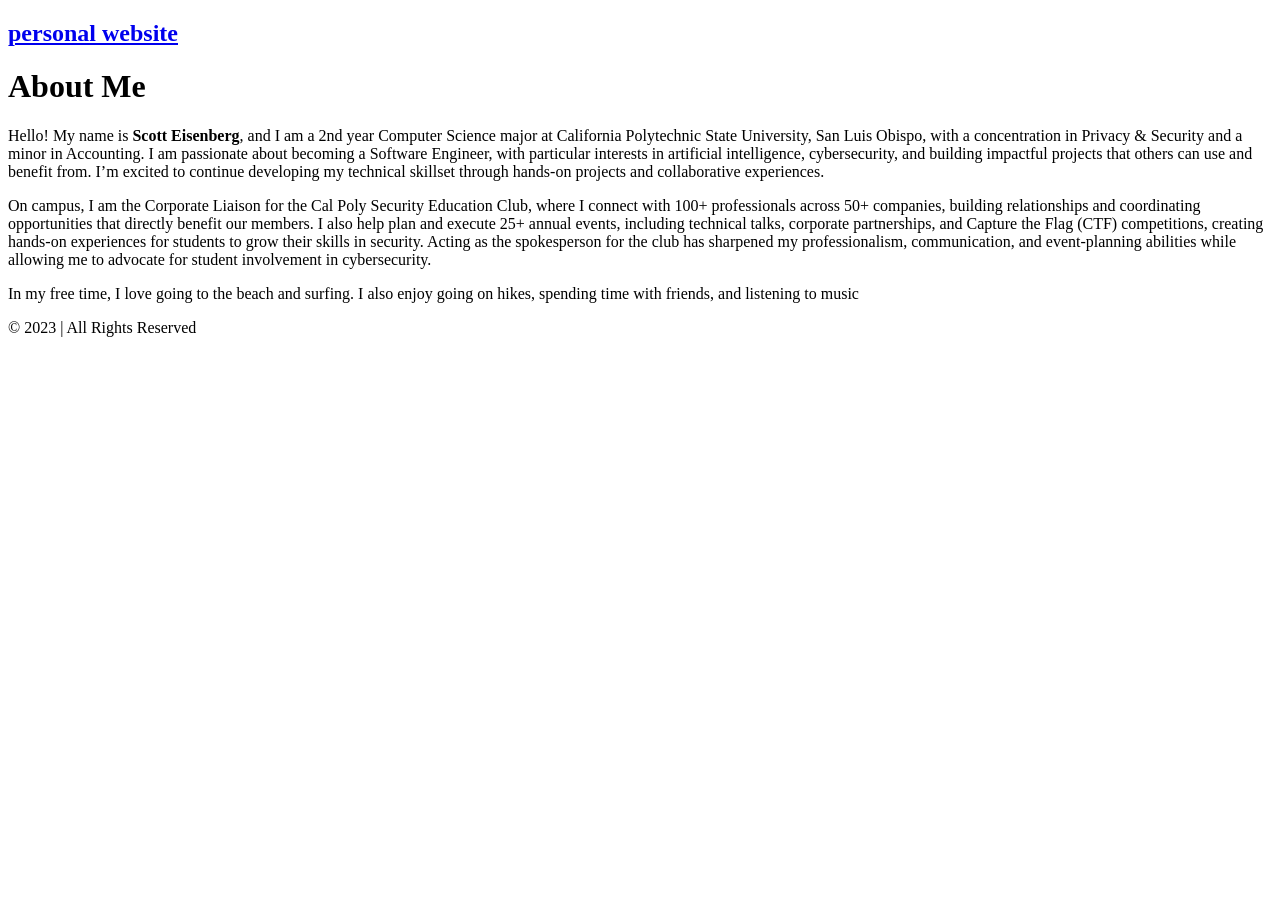
==== index.html @ 47122f2b "feat: more to the website" ====
<!DOCTYPE html>
<html>
    <head>
        <title>Personal Website</title>
    </head>
    <body>
        <nav class = "navbar">
            <h1 class = "logo">
                <a href = "index.html"> personal website</a>
            </h1>
        </nav>
        <main>
            <h1>About Me</h1>
            <div class = "about">
            <div class = "about-image"></div>
            <div class = "about-text">
           <p>
                Hello! My name is <strong>Scott Eisenberg</strong>, and I am a 2nd year Computer Science major at California Polytechnic State University, San Luis Obispo, with a concentration in Privacy & Security and a minor in Accounting. I am passionate about becoming a Software Engineer, with particular interests in artificial intelligence, cybersecurity, and building impactful projects that others can use and benefit from. I’m excited to continue developing my technical skillset through hands-on projects and collaborative experiences.
            </p>
            <p>
            On campus, I am the Corporate Liaison for the Cal Poly Security Education Club, where I connect with 100+ professionals across 50+ companies, building relationships and coordinating opportunities that directly benefit our members. I also help plan and execute 25+ annual events, including technical talks, corporate partnerships, and Capture the Flag (CTF) competitions, creating hands-on experiences for students to grow their skills in security. Acting as the spokesperson for the club has sharpened my professionalism, communication, and event-planning abilities while allowing me to advocate for student involvement in cybersecurity. 
            </p>
           <p>In my free time, I love going to the beach and surfing. I also enjoy going on hikes, spending time with friends, and listening to music
            </p>
            </div>
        </div>
    </main>
    <footer> © 2023 <Personal Website Name> | All Rights Reserved </footer>
    </body>
</html>
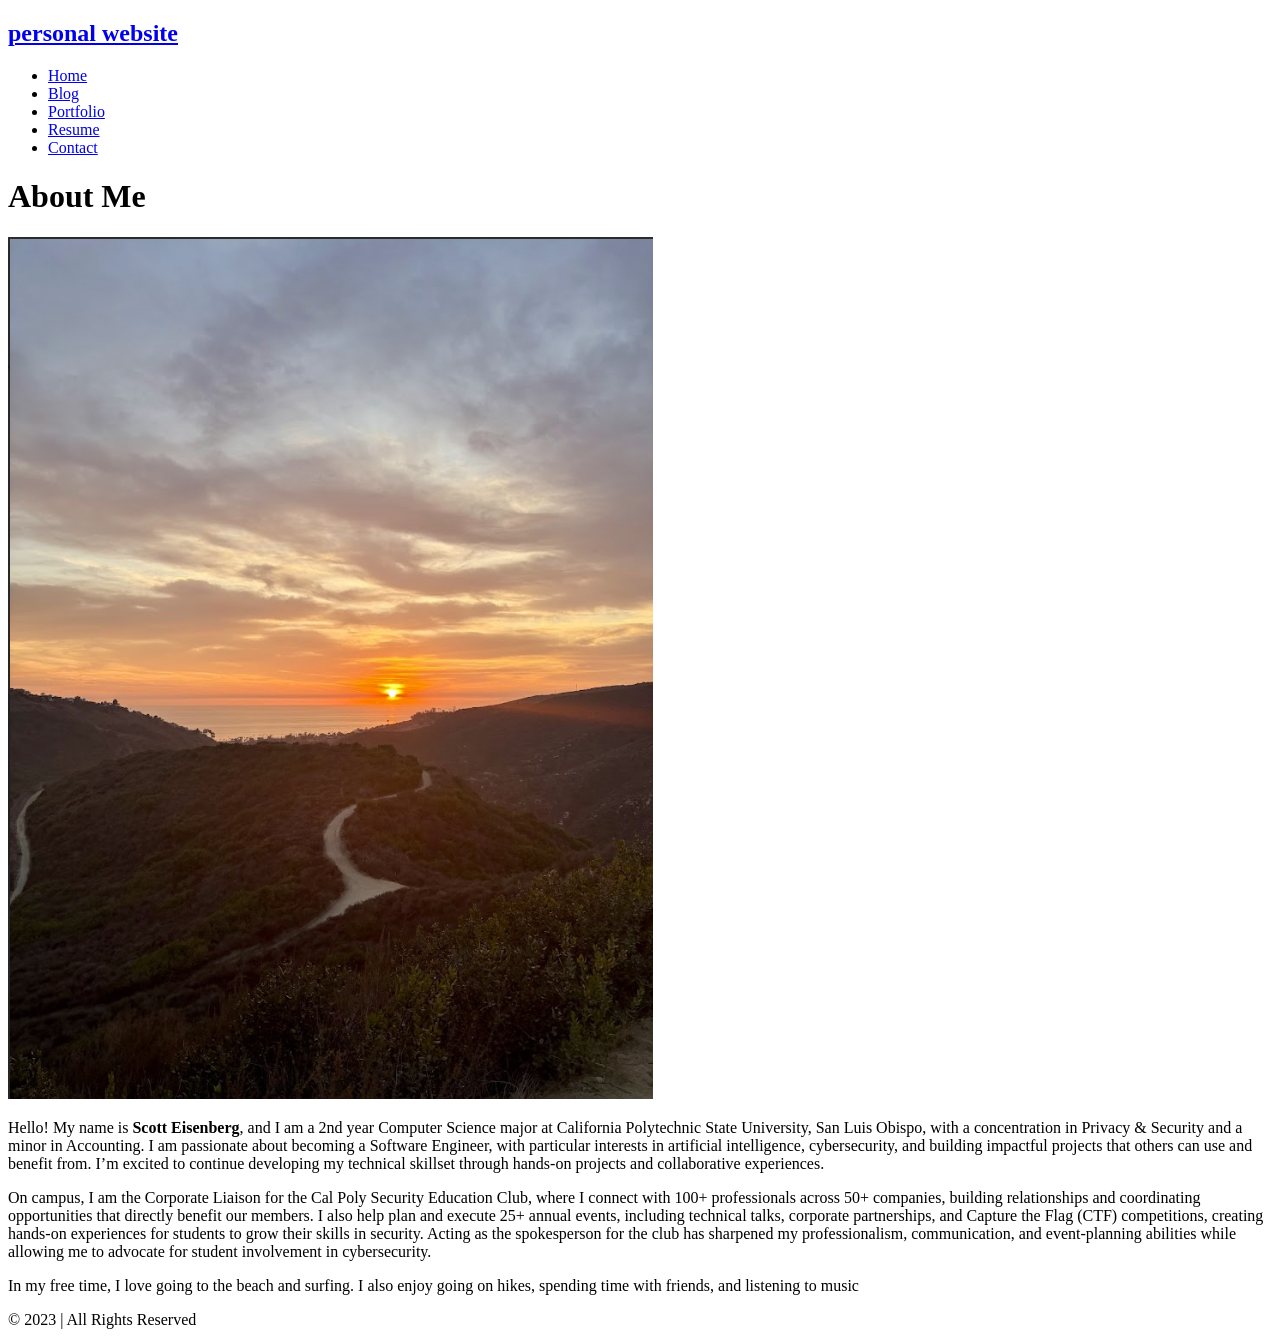
==== commit e6c4c6c8: "feat: fixed cover photo" ====
--- a/index.html
+++ b/index.html
@@ -5,14 +5,21 @@
     </head>
     <body>
         <nav class = "navbar">
-            <h1 class = "logo">
-                <a href = "index.html"> personal website</a>
-            </h1>
+            <h1 class = "logo"><a href = "index.html"> personal website</a></h1>
+            <ul class = "nav-list">
+                <li><a href = "index.html">Home</a></li>
+                <li><a href = "blog.html">Blog</a></li>
+                <li><a href = "portfolio.html">Portfolio</a></li>
+                <li><a href = "resume.html">Resume</a></li>
+                <li><a href = "contact.html">Contact</a></li>
+            </ul>
         </nav>
         <main>
             <h1>About Me</h1>
             <div class = "about">
-            <div class = "about-image"></div>
+            <div class = "about-image">
+                <img src="sunset.png" alt="A photo of the sunset"/>
+            </div>
             <div class = "about-text">
            <p>
                 Hello! My name is <strong>Scott Eisenberg</strong>, and I am a 2nd year Computer Science major at California Polytechnic State University, San Luis Obispo, with a concentration in Privacy & Security and a minor in Accounting. I am passionate about becoming a Software Engineer, with particular interests in artificial intelligence, cybersecurity, and building impactful projects that others can use and benefit from. I’m excited to continue developing my technical skillset through hands-on projects and collaborative experiences.
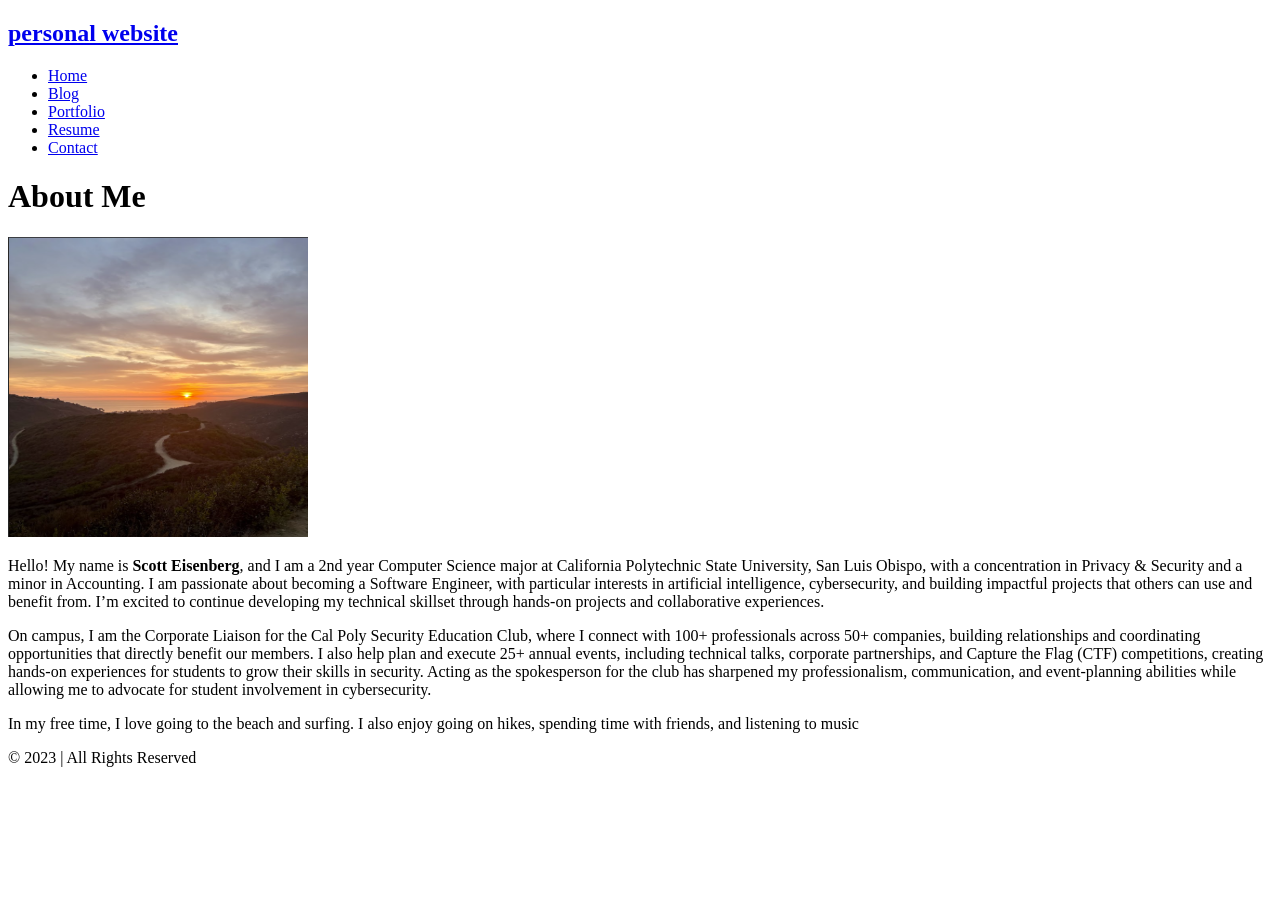
==== commit e99463ab: "feat: added links, fixed pictures, finished resume" ====
--- a/index.html
+++ b/index.html
@@ -18,7 +18,7 @@
             <h1>About Me</h1>
             <div class = "about">
             <div class = "about-image">
-                <img src="sunset.png" alt="A photo of the sunset"/>
+                <img src="sunset.png" alt="A photo of the sunset" width = "300", height = "300">
             </div>
             <div class = "about-text">
            <p>
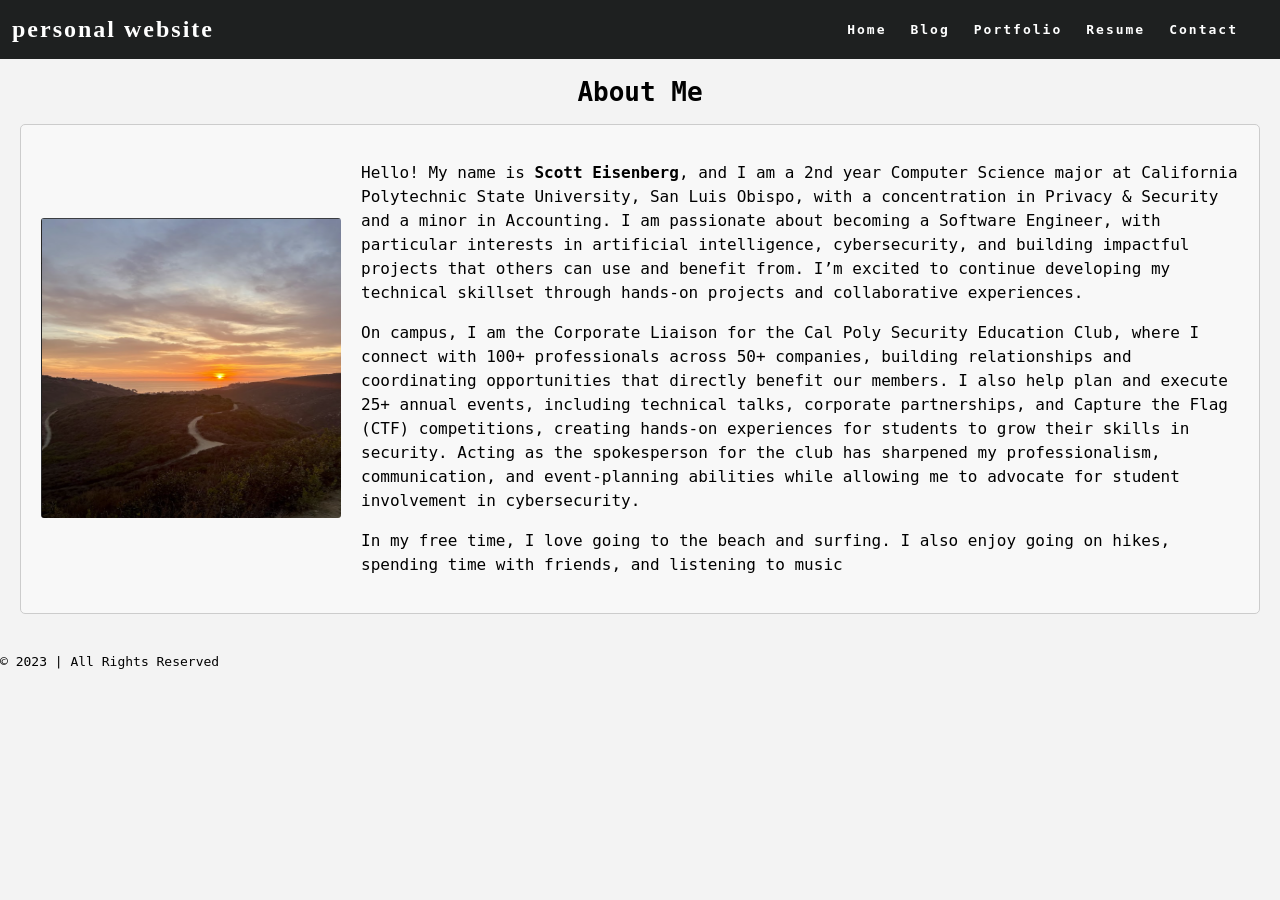
==== commit e5c30108: "feat: added new CSS" ====
--- a/index.html
+++ b/index.html
@@ -2,6 +2,7 @@
 <html>
     <head>
         <title>Personal Website</title>
+        <link rel = "stylesheet" href = "styles.css" />
     </head>
     <body>
         <nav class = "navbar">
--- a/styles.css
+++ b/styles.css
@@ -0,0 +1,264 @@
+:root {
+  /* variables */
+  --cg-black: rgb(30, 32, 32);
+  --cg-blue: rgb(36, 94, 255);
+  --cg-grey: rgb(243, 243, 243);
+  --cg-white: rgb(255, 255, 255);
+}
+
+html {
+  height: 100%;
+}
+
+body {
+  background: var(--cg-grey);
+  position: relative;
+  min-height: 100vh;
+  padding: 0;
+  margin: 0;
+  font-family: monospace;
+}
+
+/* CSS for navigation */
+
+.navbar {
+  position: -webkit-sticky;
+  position: sticky;
+  top: 0;
+  width: 100%;
+  height: 7%;
+  z-index: 10;
+
+  display: flex;
+  justify-content: space-between;
+  align-items: center;
+  text-align: center;
+
+  background-color: var(--cg-black);
+  color: var(--cg-white);
+  padding: 0px 0px;
+
+  /* Debug border */
+  /* border: solid red; */
+}
+
+.nav-list {
+  display: flex;
+  flex-direction: row;
+  position: relative;
+  right: 30px;
+  list-style: none;
+
+  /* Debug border */
+  /* border: solid blue; */
+}
+
+.navbar a {
+  color: var(--cg-white);
+  font-weight: bold;
+  margin: 0 12px;
+  text-decoration: none;
+  letter-spacing: 2px;
+
+  font-family: monospace;
+}
+
+.navbar a:hover {
+  color: var(--cg-blue);
+  text-decoration: underline;
+}
+
+.navbar a:active {
+  color: var(--cg-blue);
+}
+
+.logo a {
+  font-family: Georgia;
+}
+
+.logo a:hover {
+  text-decoration: None;
+}
+
+main {
+  padding: 0 20px 40px 20px;
+  display: flex;
+  flex-direction: column;
+  justify-content: center;
+  align-items: center;
+}
+
+.page-title {
+  display: flex;
+  justify-content: center;
+  font-size: 40px;
+  font-family: Georgia;
+}
+
+/* CSS for portfolio grid */
+
+.project {
+  display: flex;
+  flex-direction: row;
+  max-width: 100%;
+  margin: 1em 0 2em 0;
+
+  /* Debug border */
+  /* border: 2px solid blue; */
+}
+
+.item-link {
+  width: 70%;
+
+  /* Debug border */
+  /* border: 2px solid red; */
+}
+
+.project-image {
+  object-fit: cover;
+  width: 100%;
+  height: 500px;
+  flex-basis: 50px;
+  flex-grow: 2;
+
+  /* Debug border */
+  /* border: 2px solid black; */
+}
+
+.project-details {
+  display: flex;
+  background-color: var(--cg-white);
+  width: 30%;
+  height: 500px;
+  flex-shrink: 1;
+  padding: 0 20px;
+  margin: 0px;
+  line-height: 1.5;
+  overflow: scroll;
+
+  flex-direction: column;
+  text-align: center;
+  justify-content: center;
+
+  /* Debug border */
+  /* border: 2px solid green; */
+}
+
+.project-details a {
+  color: var(--cg-black);
+  text-decoration: none;
+  font-weight: bold;
+  letter-spacing: 1px;
+}
+
+.project-details a:hover {
+  color: var(--cg-blue);
+  text-decoration: underline;
+}
+
+.project-details {
+  font-weight: lighter;
+}
+
+.project-name {
+  font-weight: bold;
+  font-size: 20px;
+}
+
+/* CSS for home page */
+
+.about {
+  display: flex;
+  align-items: center;
+  justify-content: space-between;
+  padding: 20px;
+  background-color: #f8f8f8;
+  border: 1px solid #ccc;
+  border-radius: 5px;
+  /* box-shadow: 0 0 10px rgba(0, 0, 0, 0.1); */
+}
+
+.about-image img {
+  max-width: 300px;
+  border-radius: 3px;
+  /* box-shadow: 0 0 10px rgba(0, 0, 0, 0.2); */
+}
+
+.about-text {
+  flex: 1;
+  margin-left: 20px;
+}
+
+.about-text h2 {
+  font-size: 24px;
+  margin-bottom: 10px;
+}
+
+.about-text p {
+  font-size: 16px;
+  line-height: 1.5;
+}
+
+/* CSS for resume page */
+
+.button {
+  background-color: var(--cg-black);
+  border: none;
+  color: var(--cg-white);
+
+  font-family: monospace;
+
+  padding: 5px 7px;
+  text-align: center;
+
+  border-radius: 2px;
+}
+
+.button:hover {
+  background-color: var(--cg-blue);
+}
+
+.resume h2 {
+  font-family: Georgia;
+}
+
+/* CSS for contact form */
+
+label {
+  display: block;
+  margin-bottom: 8px;
+  font-family: Georgia;
+  font-weight: bold;
+}
+
+input[type="text"],
+input[type="email"],
+textarea {
+  width: 100%;
+  padding: 10px;
+  margin-bottom: 15px;
+  border: 1px solid #ccc;
+  border-radius: 4px;
+  font-size: 16px;
+  resize: none;
+}
+
+/* Add some spacing to the form */
+form {
+  width: 500px;
+  margin: 0 auto;
+}
+
+/* CSS for footer */
+
+.footer {
+  display: flex;
+  justify-content: center;
+  align-items: center;
+  background-color: var(--cg-black);
+  color: var(--cg-white);
+  position: absolute;
+  bottom: 0;
+  width: 100%;
+  height: 2.5rem;
+}
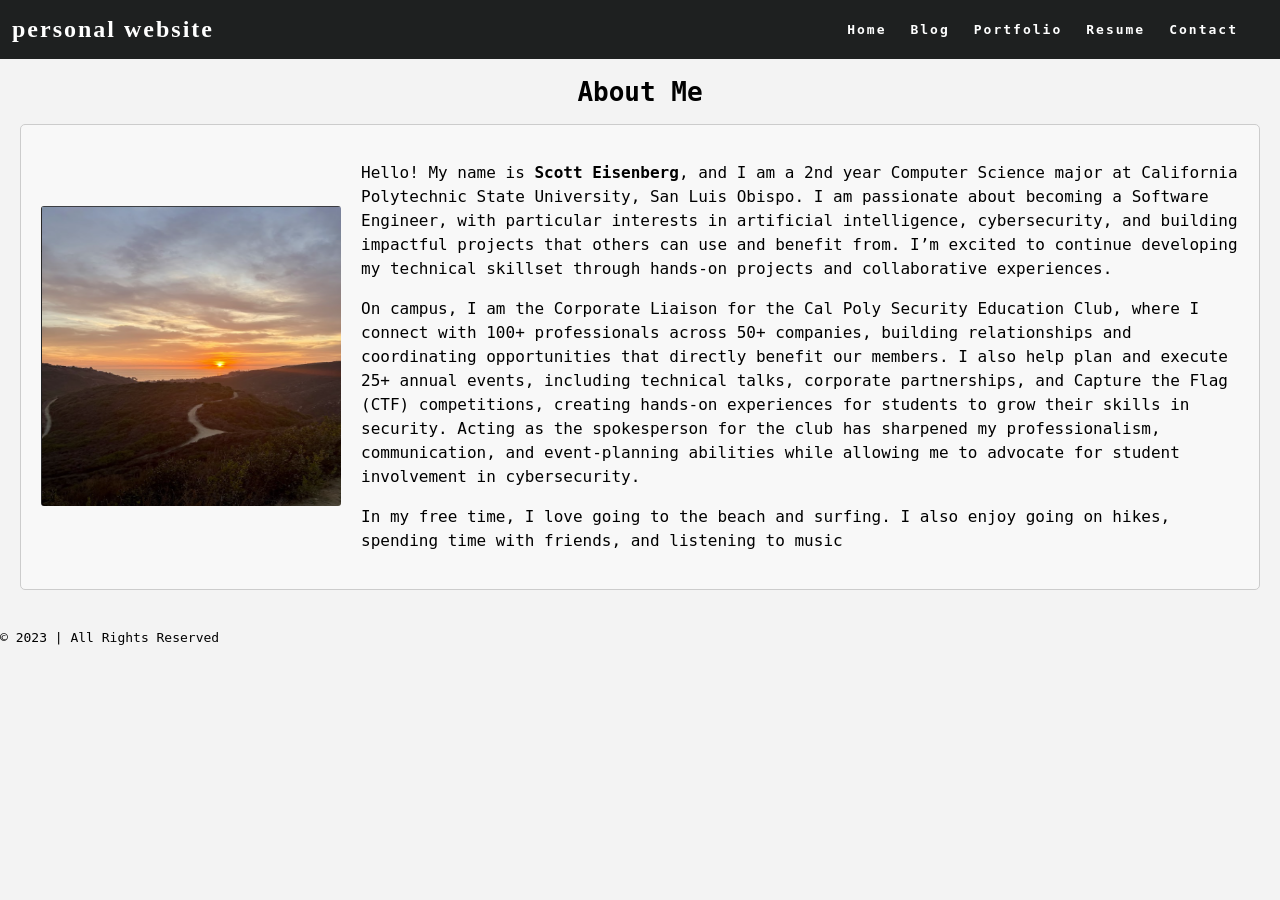
==== commit 50931936: "remove" ====
--- a/index.html
+++ b/index.html
@@ -23,7 +23,7 @@
             </div>
             <div class = "about-text">
            <p>
-                Hello! My name is <strong>Scott Eisenberg</strong>, and I am a 2nd year Computer Science major at California Polytechnic State University, San Luis Obispo, with a concentration in Privacy & Security and a minor in Accounting. I am passionate about becoming a Software Engineer, with particular interests in artificial intelligence, cybersecurity, and building impactful projects that others can use and benefit from. I’m excited to continue developing my technical skillset through hands-on projects and collaborative experiences.
+                Hello! My name is <strong>Scott Eisenberg</strong>, and I am a 2nd year Computer Science major at California Polytechnic State University, San Luis Obispo. I am passionate about becoming a Software Engineer, with particular interests in artificial intelligence, cybersecurity, and building impactful projects that others can use and benefit from. I’m excited to continue developing my technical skillset through hands-on projects and collaborative experiences.
             </p>
             <p>
             On campus, I am the Corporate Liaison for the Cal Poly Security Education Club, where I connect with 100+ professionals across 50+ companies, building relationships and coordinating opportunities that directly benefit our members. I also help plan and execute 25+ annual events, including technical talks, corporate partnerships, and Capture the Flag (CTF) competitions, creating hands-on experiences for students to grow their skills in security. Acting as the spokesperson for the club has sharpened my professionalism, communication, and event-planning abilities while allowing me to advocate for student involvement in cybersecurity. 
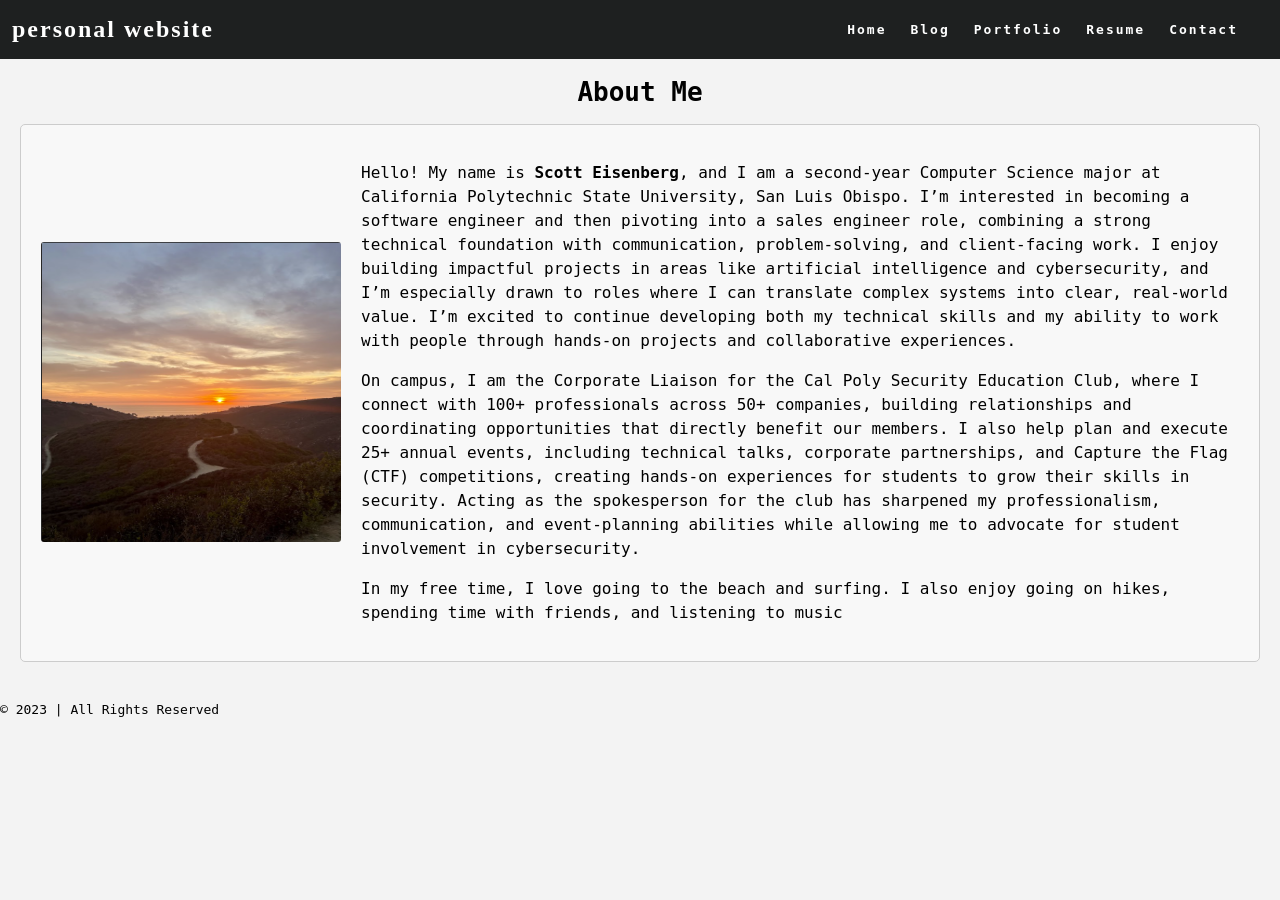
==== commit 86eb23a2: "fixed header" ====
--- a/index.html
+++ b/index.html
@@ -23,8 +23,7 @@
             </div>
             <div class = "about-text">
            <p>
-                Hello! My name is <strong>Scott Eisenberg</strong>, and I am a 2nd year Computer Science major at California Polytechnic State University, San Luis Obispo. I am passionate about becoming a Software Engineer, with particular interests in artificial intelligence, cybersecurity, and building impactful projects that others can use and benefit from. I’m excited to continue developing my technical skillset through hands-on projects and collaborative experiences.
-            </p>
+            Hello! My name is <strong>Scott Eisenberg</strong>, and I am a second-year Computer Science major at California Polytechnic State University, San Luis Obispo. I’m interested in becoming a software engineer and then pivoting into a sales engineer role, combining a strong technical foundation with communication, problem-solving, and client-facing work. I enjoy building impactful projects in areas like artificial intelligence and cybersecurity, and I’m especially drawn to roles where I can translate complex systems into clear, real-world value. I’m excited to continue developing both my technical skills and my ability to work with people through hands-on projects and collaborative experiences.            </p>
             <p>
             On campus, I am the Corporate Liaison for the Cal Poly Security Education Club, where I connect with 100+ professionals across 50+ companies, building relationships and coordinating opportunities that directly benefit our members. I also help plan and execute 25+ annual events, including technical talks, corporate partnerships, and Capture the Flag (CTF) competitions, creating hands-on experiences for students to grow their skills in security. Acting as the spokesperson for the club has sharpened my professionalism, communication, and event-planning abilities while allowing me to advocate for student involvement in cybersecurity. 
             </p>
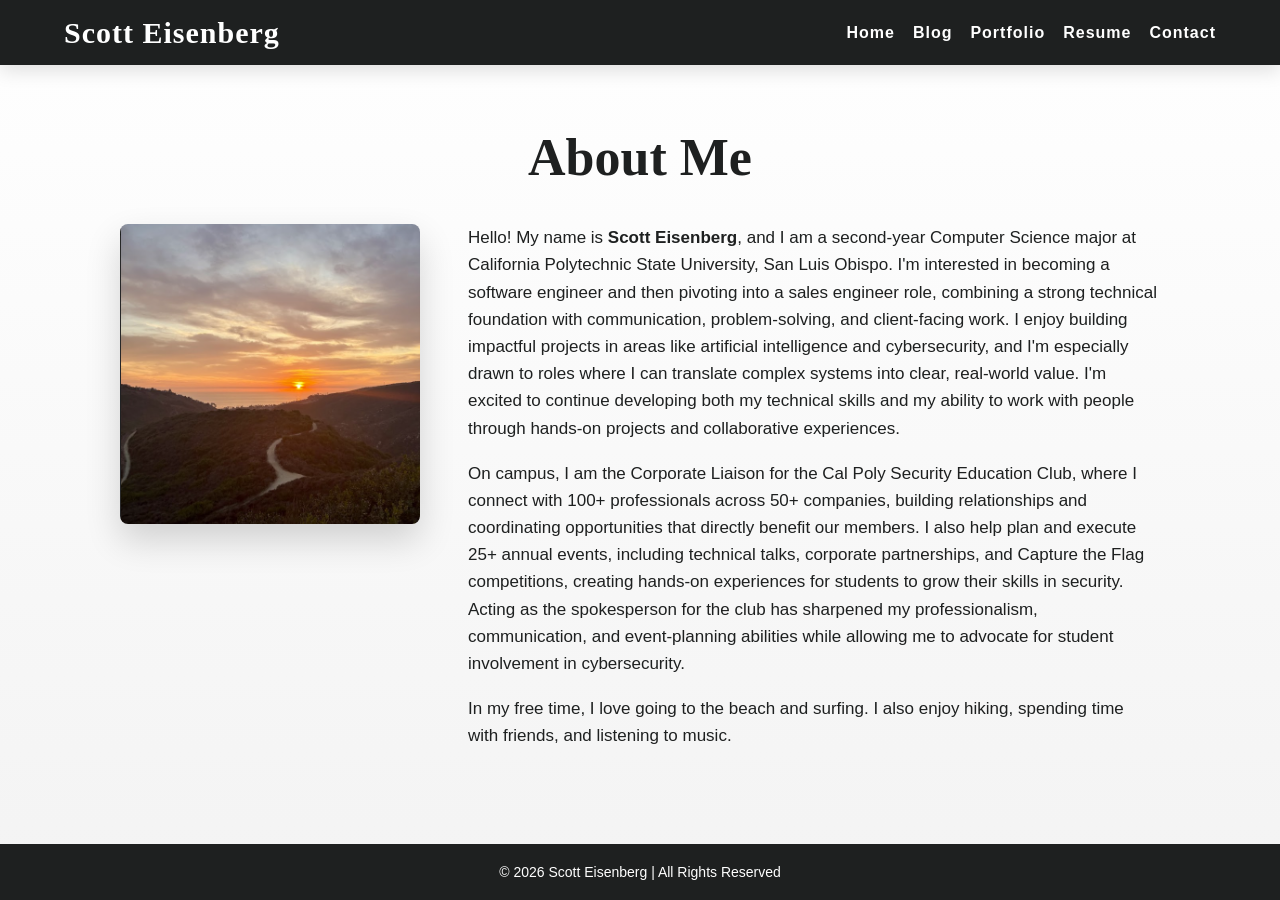
==== commit 56ab06df: "fixed spacing issues" ====
--- a/index.html
+++ b/index.html
@@ -1,37 +1,43 @@
 <!DOCTYPE html>
-<html>
+<html lang="en">
     <head>
-        <title>Personal Website</title>
-        <link rel = "stylesheet" href = "styles.css" />
+        <meta charset="UTF-8" />
+        <meta name="viewport" content="width=device-width, initial-scale=1.0" />
+        <title>Scott Eisenberg | Personal Website</title>
+        <link rel="stylesheet" href="styles.css" />
     </head>
     <body>
-        <nav class = "navbar">
-            <h1 class = "logo"><a href = "index.html"> personal website</a></h1>
-            <ul class = "nav-list">
-                <li><a href = "index.html">Home</a></li>
-                <li><a href = "blog.html">Blog</a></li>
-                <li><a href = "portfolio.html">Portfolio</a></li>
-                <li><a href = "resume.html">Resume</a></li>
-                <li><a href = "contact.html">Contact</a></li>
+        <nav class="navbar">
+            <h1 class="logo"><a href="index.html">Scott Eisenberg</a></h1>
+            <ul class="nav-list">
+                <li><a href="index.html">Home</a></li>
+                <li><a href="blog.html">Blog</a></li>
+                <li><a href="portfolio.html">Portfolio</a></li>
+                <li><a href="resume.html">Resume</a></li>
+                <li><a href="contact.html">Contact</a></li>
             </ul>
         </nav>
+
         <main>
             <h1>About Me</h1>
-            <div class = "about">
-            <div class = "about-image">
-                <img src="sunset.png" alt="A photo of the sunset" width = "300", height = "300">
-            </div>
-            <div class = "about-text">
-           <p>
-            Hello! My name is <strong>Scott Eisenberg</strong>, and I am a second-year Computer Science major at California Polytechnic State University, San Luis Obispo. I’m interested in becoming a software engineer and then pivoting into a sales engineer role, combining a strong technical foundation with communication, problem-solving, and client-facing work. I enjoy building impactful projects in areas like artificial intelligence and cybersecurity, and I’m especially drawn to roles where I can translate complex systems into clear, real-world value. I’m excited to continue developing both my technical skills and my ability to work with people through hands-on projects and collaborative experiences.            </p>
-            <p>
-            On campus, I am the Corporate Liaison for the Cal Poly Security Education Club, where I connect with 100+ professionals across 50+ companies, building relationships and coordinating opportunities that directly benefit our members. I also help plan and execute 25+ annual events, including technical talks, corporate partnerships, and Capture the Flag (CTF) competitions, creating hands-on experiences for students to grow their skills in security. Acting as the spokesperson for the club has sharpened my professionalism, communication, and event-planning abilities while allowing me to advocate for student involvement in cybersecurity. 
-            </p>
-           <p>In my free time, I love going to the beach and surfing. I also enjoy going on hikes, spending time with friends, and listening to music
-            </p>
-            </div>
-        </div>
-    </main>
-    <footer> © 2023 <Personal Website Name> | All Rights Reserved </footer>
+            <section class="about">
+                <div class="about-image">
+                    <img src="sunset.png" alt="A sunset over the ocean" width="300" height="300" />
+                </div>
+                <div class="about-text">
+                    <p>
+                        Hello! My name is <strong>Scott Eisenberg</strong>, and I am a second-year Computer Science major at California Polytechnic State University, San Luis Obispo. I'm interested in becoming a software engineer and then pivoting into a sales engineer role, combining a strong technical foundation with communication, problem-solving, and client-facing work. I enjoy building impactful projects in areas like artificial intelligence and cybersecurity, and I'm especially drawn to roles where I can translate complex systems into clear, real-world value. I'm excited to continue developing both my technical skills and my ability to work with people through hands-on projects and collaborative experiences.
+                    </p>
+                    <p>
+                        On campus, I am the Corporate Liaison for the Cal Poly Security Education Club, where I connect with 100+ professionals across 50+ companies, building relationships and coordinating opportunities that directly benefit our members. I also help plan and execute 25+ annual events, including technical talks, corporate partnerships, and Capture the Flag competitions, creating hands-on experiences for students to grow their skills in security. Acting as the spokesperson for the club has sharpened my professionalism, communication, and event-planning abilities while allowing me to advocate for student involvement in cybersecurity.
+                    </p>
+                    <p>
+                        In my free time, I love going to the beach and surfing. I also enjoy hiking, spending time with friends, and listening to music.
+                    </p>
+                </div>
+            </section>
+        </main>
+
+        <footer>&copy; 2026 Scott Eisenberg | All Rights Reserved</footer>
     </body>
-</html>+</html>
--- a/styles.css
+++ b/styles.css
@@ -1,264 +1,358 @@
 :root {
-  /* variables */
   --cg-black: rgb(30, 32, 32);
   --cg-blue: rgb(36, 94, 255);
   --cg-grey: rgb(243, 243, 243);
   --cg-white: rgb(255, 255, 255);
+  --cg-border: rgb(218, 221, 224);
+  --cg-text-muted: rgb(92, 98, 104);
+}
+
+* {
+  box-sizing: border-box;
 }
 
 html {
-  height: 100%;
+  min-height: 100%;
 }
 
 body {
-  background: var(--cg-grey);
-  position: relative;
   min-height: 100vh;
-  padding: 0;
-  margin: 0;
-  font-family: monospace;
-}
-
-/* CSS for navigation */
+  margin: 0;
+  display: flex;
+  flex-direction: column;
+  background: linear-gradient(180deg, var(--cg-white) 0%, var(--cg-grey) 100%);
+  color: var(--cg-black);
+  font-family: "Segoe UI", Arial, sans-serif;
+  line-height: 1.6;
+}
+
+/* Navigation */
 
 .navbar {
-  position: -webkit-sticky;
   position: sticky;
   top: 0;
+  z-index: 10;
+  display: flex;
+  align-items: center;
+  justify-content: space-between;
+  gap: 24px;
   width: 100%;
-  height: 7%;
-  z-index: 10;
-
-  display: flex;
-  justify-content: space-between;
-  align-items: center;
-  text-align: center;
-
+  padding: 16px clamp(20px, 5vw, 64px);
   background-color: var(--cg-black);
   color: var(--cg-white);
-  padding: 0px 0px;
-
-  /* Debug border */
-  /* border: solid red; */
+  box-shadow: 0 6px 18px rgba(0, 0, 0, 0.12);
+}
+
+.logo {
+  margin: 0;
+  font-family: Georgia, serif;
+  font-size: clamp(22px, 3vw, 30px);
+  line-height: 1.1;
+}
+
+.logo a {
+  letter-spacing: 0;
 }
 
 .nav-list {
   display: flex;
-  flex-direction: row;
-  position: relative;
-  right: 30px;
+  flex-wrap: wrap;
+  justify-content: flex-end;
+  gap: 8px 18px;
+  margin: 0;
+  padding: 0;
   list-style: none;
-
-  /* Debug border */
-  /* border: solid blue; */
 }
 
 .navbar a {
+  display: inline-flex;
+  align-items: center;
   color: var(--cg-white);
-  font-weight: bold;
-  margin: 0 12px;
+  font-weight: 700;
   text-decoration: none;
-  letter-spacing: 2px;
-
-  font-family: monospace;
+  letter-spacing: 1px;
 }
 
 .navbar a:hover {
   color: var(--cg-blue);
-  text-decoration: underline;
-}
-
-.navbar a:active {
+}
+
+/* Shared layout */
+
+main {
+  width: min(1040px, calc(100% - 40px));
+  margin: 0 auto;
+  padding: clamp(34px, 6vw, 64px) 0 72px;
+  flex: 1;
+}
+
+main > h1,
+.page-title {
+  margin: 0 0 clamp(24px, 4vw, 38px);
+  text-align: center;
+  font-family: Georgia, serif;
+  font-size: clamp(34px, 6vw, 52px);
+  line-height: 1.1;
+}
+
+p {
+  margin-top: 0;
+}
+
+a {
   color: var(--cg-blue);
 }
 
-.logo a {
-  font-family: Georgia;
-}
-
-.logo a:hover {
-  text-decoration: None;
-}
-
-main {
-  padding: 0 20px 40px 20px;
+/* Home page */
+
+.about {
+  display: grid;
+  grid-template-columns: minmax(220px, 300px) minmax(0, 1fr);
+  align-items: start;
+  gap: clamp(24px, 5vw, 48px);
+}
+
+.about-image img {
+  display: block;
+  width: 100%;
+  max-width: 300px;
+  aspect-ratio: 1;
+  height: auto;
+  object-fit: cover;
+  border-radius: 8px;
+  box-shadow: 0 16px 35px rgba(0, 0, 0, 0.16);
+}
+
+.about-text {
+  max-width: 690px;
+  font-size: 17px;
+}
+
+.about-text p {
+  margin-bottom: 18px;
+}
+
+.about-text p:last-child {
+  margin-bottom: 0;
+}
+
+/* Portfolio */
+
+.project {
+  display: grid;
+  grid-template-columns: minmax(220px, 1.15fr) minmax(240px, 0.85fr);
+  width: min(880px, 100%);
+  margin: 0 auto;
+  overflow: hidden;
+  background: var(--cg-white);
+  border: 1px solid var(--cg-border);
+  border-radius: 8px;
+  box-shadow: 0 14px 30px rgba(0, 0, 0, 0.08);
+}
+
+.item-link {
+  display: block;
+  min-height: 280px;
+}
+
+.project-image {
+  display: block;
+  width: 100%;
+  height: 100%;
+  min-height: 280px;
+  object-fit: cover;
+}
+
+.project-details {
   display: flex;
   flex-direction: column;
   justify-content: center;
+  gap: 12px;
+  padding: clamp(24px, 4vw, 38px);
+}
+
+.project-details p {
+  margin: 0;
+}
+
+.project-name {
+  font-family: Georgia, serif;
+  font-size: 24px;
+  font-weight: 700;
+  line-height: 1.2;
+}
+
+.project-description {
+  color: var(--cg-text-muted);
+}
+
+.project-cta {
+  align-self: flex-start;
+  margin-top: 6px;
+  font-weight: 700;
+  text-decoration: none;
+}
+
+.project-cta:hover {
+  text-decoration: underline;
+}
+
+/* Resume */
+
+.button {
+  display: inline-flex;
   align-items: center;
-}
-
-.page-title {
-  display: flex;
   justify-content: center;
-  font-size: 40px;
-  font-family: Georgia;
-}
-
-/* CSS for portfolio grid */
-
-.project {
-  display: flex;
-  flex-direction: row;
-  max-width: 100%;
-  margin: 1em 0 2em 0;
-
-  /* Debug border */
-  /* border: 2px solid blue; */
-}
-
-.item-link {
-  width: 70%;
-
-  /* Debug border */
-  /* border: 2px solid red; */
-}
-
-.project-image {
-  object-fit: cover;
-  width: 100%;
-  height: 500px;
-  flex-basis: 50px;
-  flex-grow: 2;
-
-  /* Debug border */
-  /* border: 2px solid black; */
-}
-
-.project-details {
-  display: flex;
-  background-color: var(--cg-white);
-  width: 30%;
-  height: 500px;
-  flex-shrink: 1;
-  padding: 0 20px;
-  margin: 0px;
-  line-height: 1.5;
-  overflow: scroll;
-
-  flex-direction: column;
-  text-align: center;
-  justify-content: center;
-
-  /* Debug border */
-  /* border: 2px solid green; */
-}
-
-.project-details a {
-  color: var(--cg-black);
+  min-height: 42px;
+  padding: 9px 16px;
+  border: 0;
+  border-radius: 6px;
+  background-color: var(--cg-black);
+  color: var(--cg-white);
+  font: inherit;
+  font-weight: 700;
   text-decoration: none;
-  font-weight: bold;
-  letter-spacing: 1px;
-}
-
-.project-details a:hover {
-  color: var(--cg-blue);
-  text-decoration: underline;
-}
-
-.project-details {
-  font-weight: lighter;
-}
-
-.project-name {
-  font-weight: bold;
-  font-size: 20px;
-}
-
-/* CSS for home page */
-
-.about {
-  display: flex;
-  align-items: center;
-  justify-content: space-between;
-  padding: 20px;
-  background-color: #f8f8f8;
-  border: 1px solid #ccc;
-  border-radius: 5px;
-  /* box-shadow: 0 0 10px rgba(0, 0, 0, 0.1); */
-}
-
-.about-image img {
-  max-width: 300px;
-  border-radius: 3px;
-  /* box-shadow: 0 0 10px rgba(0, 0, 0, 0.2); */
-}
-
-.about-text {
-  flex: 1;
-  margin-left: 20px;
-}
-
-.about-text h2 {
-  font-size: 24px;
-  margin-bottom: 10px;
-}
-
-.about-text p {
-  font-size: 16px;
-  line-height: 1.5;
-}
-
-/* CSS for resume page */
-
-.button {
-  background-color: var(--cg-black);
-  border: none;
-  color: var(--cg-white);
-
-  font-family: monospace;
-
-  padding: 5px 7px;
-  text-align: center;
-
-  border-radius: 2px;
+  cursor: pointer;
 }
 
 .button:hover {
   background-color: var(--cg-blue);
 }
 
-.resume h2 {
-  font-family: Georgia;
-}
-
-/* CSS for contact form */
+.resume {
+  width: min(850px, 100%);
+  margin: 30px auto 0;
+}
+
+.section {
+  padding: 24px 0;
+  border-top: 1px solid var(--cg-border);
+}
+
+.section:first-child {
+  border-top: 0;
+  padding-top: 0;
+}
+
+.section-title {
+  margin: 0 0 14px;
+  font-family: Georgia, serif;
+  font-size: 26px;
+}
+
+.entry {
+  margin-bottom: 24px;
+}
+
+.entry:last-child {
+  margin-bottom: 0;
+}
+
+.entry-title {
+  margin: 0 0 8px;
+  font-size: 19px;
+}
+
+.course-list,
+.resume-list {
+  margin: 0;
+  padding-left: 22px;
+}
+
+.course-list li,
+.resume-list li {
+  margin-bottom: 8px;
+}
+
+/* Contact */
+
+.contact-form {
+  width: min(560px, 100%);
+  margin: 0 auto;
+  padding: clamp(22px, 4vw, 32px);
+  background: var(--cg-white);
+  border: 1px solid var(--cg-border);
+  border-radius: 8px;
+  box-shadow: 0 14px 30px rgba(0, 0, 0, 0.08);
+}
 
 label {
   display: block;
   margin-bottom: 8px;
-  font-family: Georgia;
-  font-weight: bold;
+  font-family: Georgia, serif;
+  font-weight: 700;
 }
 
 input[type="text"],
 input[type="email"],
 textarea {
   width: 100%;
-  padding: 10px;
-  margin-bottom: 15px;
-  border: 1px solid #ccc;
-  border-radius: 4px;
-  font-size: 16px;
-  resize: none;
-}
-
-/* Add some spacing to the form */
-form {
-  width: 500px;
+  margin-bottom: 18px;
+  padding: 12px 14px;
+  border: 1px solid var(--cg-border);
+  border-radius: 6px;
+  font: inherit;
+  resize: vertical;
+}
+
+textarea {
+  min-height: 140px;
+}
+
+input[type="text"]:focus,
+input[type="email"]:focus,
+textarea:focus {
+  border-color: var(--cg-blue);
+  outline: 3px solid rgba(36, 94, 255, 0.14);
+}
+
+/* Simple pages */
+
+.empty-page {
+  width: min(560px, 100%);
   margin: 0 auto;
-}
-
-/* CSS for footer */
-
-.footer {
+  padding-top: 20px;
+  border-top: 1px solid var(--cg-border);
+  text-align: center;
+  color: var(--cg-text-muted);
+  font-size: 18px;
+}
+
+/* Footer */
+
+footer {
   display: flex;
   justify-content: center;
   align-items: center;
+  min-height: 56px;
+  padding: 16px 20px;
   background-color: var(--cg-black);
   color: var(--cg-white);
-  position: absolute;
-  bottom: 0;
-  width: 100%;
-  height: 2.5rem;
-}
+  text-align: center;
+  font-size: 14px;
+}
+
+@media (max-width: 720px) {
+  .navbar {
+    align-items: flex-start;
+    flex-direction: column;
+  }
+
+  .nav-list {
+    justify-content: flex-start;
+  }
+
+  .about,
+  .project {
+    grid-template-columns: 1fr;
+  }
+
+  .about-image img {
+    max-width: 100%;
+  }
+
+  .item-link,
+  .project-image {
+    min-height: 230px;
+  }
+}
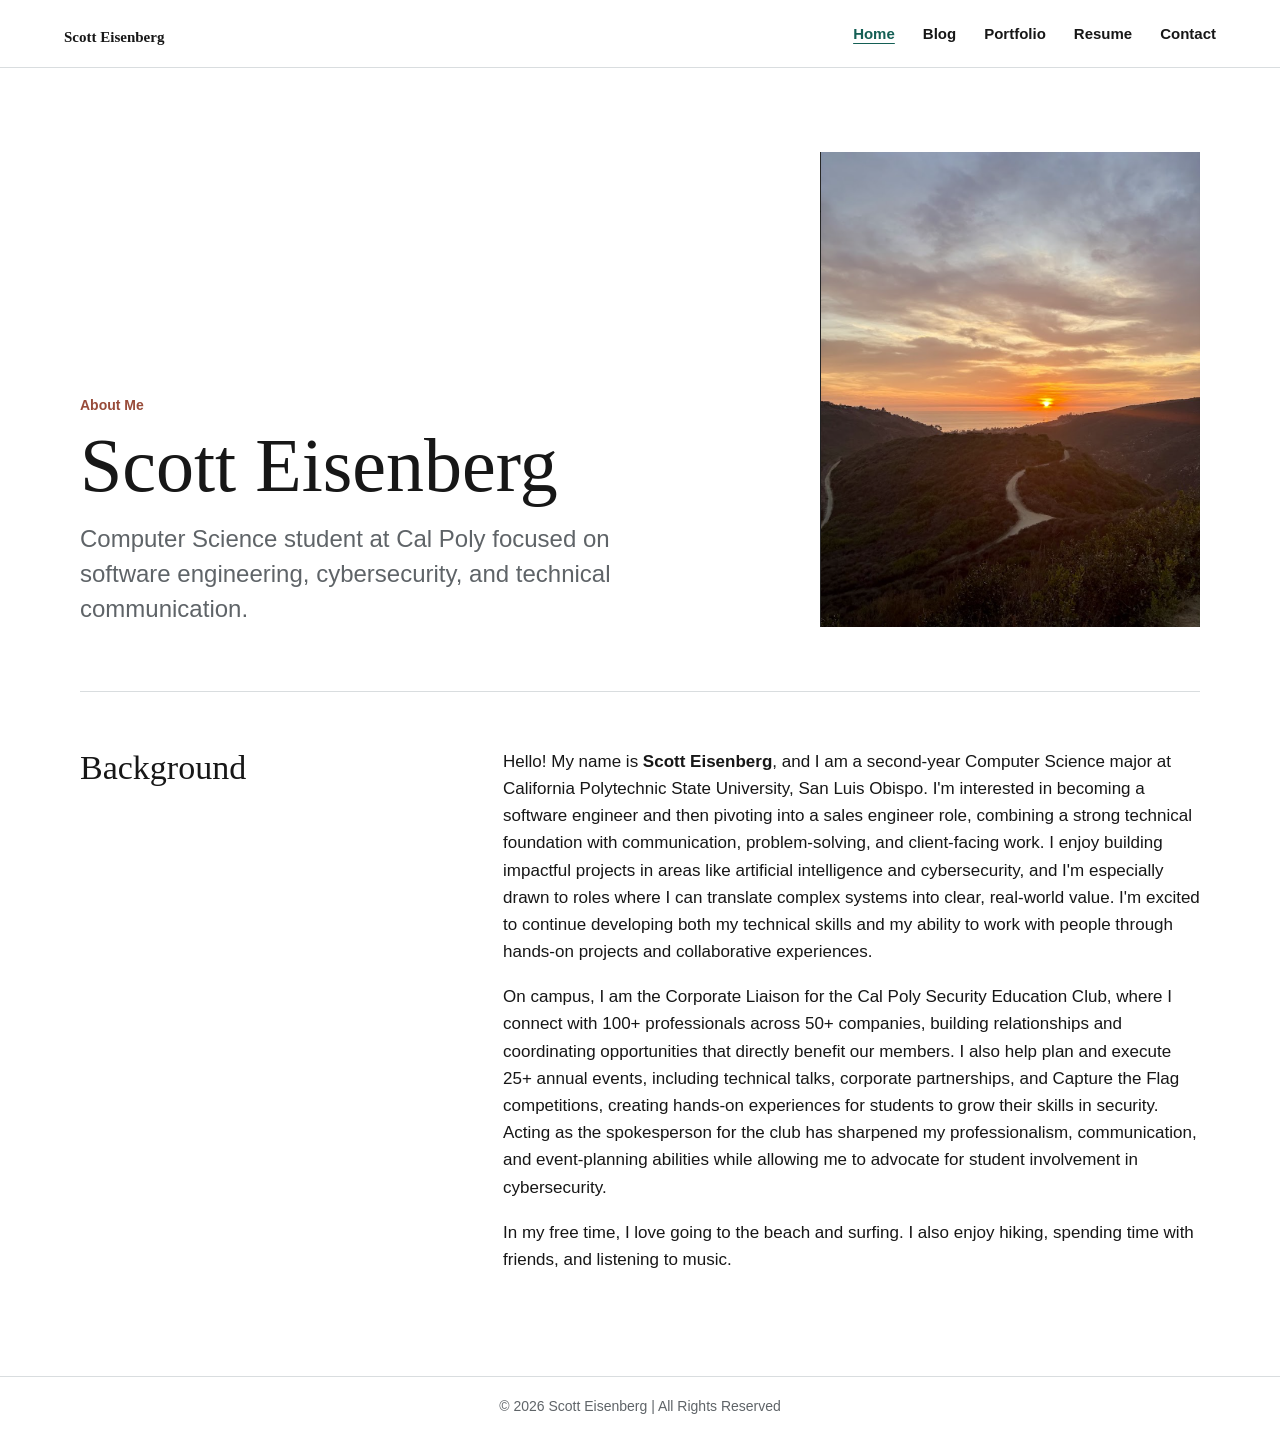
==== commit 46d1e9f0: "new UI" ====
--- a/index.html
+++ b/index.html
@@ -10,7 +10,7 @@
         <nav class="navbar">
             <h1 class="logo"><a href="index.html">Scott Eisenberg</a></h1>
             <ul class="nav-list">
-                <li><a href="index.html">Home</a></li>
+                <li><a href="index.html" aria-current="page">Home</a></li>
                 <li><a href="blog.html">Blog</a></li>
                 <li><a href="portfolio.html">Portfolio</a></li>
                 <li><a href="resume.html">Resume</a></li>
@@ -18,11 +18,21 @@
             </ul>
         </nav>
 
-        <main>
-            <h1>About Me</h1>
-            <section class="about">
-                <div class="about-image">
+        <main class="home-page">
+            <section class="home-hero">
+                <div class="home-heading">
+                    <p class="eyebrow">About Me</p>
+                    <h1>Scott Eisenberg</h1>
+                    <p class="lede">Computer Science student at Cal Poly focused on software engineering, cybersecurity, and technical communication.</p>
+                </div>
+                <figure class="home-image">
                     <img src="sunset.png" alt="A sunset over the ocean" width="300" height="300" />
+                </figure>
+            </section>
+
+            <section class="about section-block">
+                <div>
+                    <h2>Background</h2>
                 </div>
                 <div class="about-text">
                     <p>
--- a/styles.css
+++ b/styles.css
@@ -1,10 +1,11 @@
 :root {
-  --cg-black: rgb(30, 32, 32);
-  --cg-blue: rgb(36, 94, 255);
-  --cg-grey: rgb(243, 243, 243);
-  --cg-white: rgb(255, 255, 255);
-  --cg-border: rgb(218, 221, 224);
-  --cg-text-muted: rgb(92, 98, 104);
+  --ink: #171717;
+  --muted: #5f6468;
+  --paper: #ffffff;
+  --line: #d9dddf;
+  --accent: #145f55;
+  --accent-warm: #984b39;
+  --max-width: 1120px;
 }
 
 * {
@@ -20,10 +21,28 @@
   margin: 0;
   display: flex;
   flex-direction: column;
-  background: linear-gradient(180deg, var(--cg-white) 0%, var(--cg-grey) 100%);
-  color: var(--cg-black);
-  font-family: "Segoe UI", Arial, sans-serif;
+  background: var(--paper);
+  color: var(--ink);
+  font-family: Arial, Helvetica, sans-serif;
   line-height: 1.6;
+  letter-spacing: 0;
+}
+
+img {
+  max-width: 100%;
+}
+
+p {
+  margin-top: 0;
+}
+
+a {
+  color: var(--accent);
+  text-underline-offset: 4px;
+}
+
+a:hover {
+  color: var(--accent-warm);
 }
 
 /* Navigation */
@@ -37,28 +56,30 @@
   justify-content: space-between;
   gap: 24px;
   width: 100%;
-  padding: 16px clamp(20px, 5vw, 64px);
-  background-color: var(--cg-black);
-  color: var(--cg-white);
-  box-shadow: 0 6px 18px rgba(0, 0, 0, 0.12);
+  padding: 18px clamp(20px, 5vw, 64px);
+  background: var(--paper);
+  border-bottom: 1px solid var(--line);
 }
 
 .logo {
   margin: 0;
-  font-family: Georgia, serif;
-  font-size: clamp(22px, 3vw, 30px);
+  font-family: Georgia, "Times New Roman", serif;
+  font-size: clamp(21px, 3vw, 28px);
   line-height: 1.1;
-}
-
-.logo a {
-  letter-spacing: 0;
+  font-weight: 500;
+}
+
+.logo a,
+.navbar a {
+  color: var(--ink);
+  text-decoration: none;
 }
 
 .nav-list {
   display: flex;
   flex-wrap: wrap;
   justify-content: flex-end;
-  gap: 8px 18px;
+  gap: 8px clamp(14px, 2.4vw, 28px);
   margin: 0;
   padding: 0;
   list-style: none;
@@ -67,148 +88,90 @@
 .navbar a {
   display: inline-flex;
   align-items: center;
-  color: var(--cg-white);
+  font-size: 15px;
   font-weight: 700;
-  text-decoration: none;
-  letter-spacing: 1px;
-}
-
-.navbar a:hover {
-  color: var(--cg-blue);
+}
+
+.navbar a:hover,
+.navbar a[aria-current="page"] {
+  color: var(--accent);
+  text-decoration: underline;
 }
 
 /* Shared layout */
 
 main {
-  width: min(1040px, calc(100% - 40px));
+  width: min(var(--max-width), calc(100% - 40px));
   margin: 0 auto;
-  padding: clamp(34px, 6vw, 64px) 0 72px;
+  padding: clamp(42px, 7vw, 84px) 0 clamp(64px, 8vw, 104px);
   flex: 1;
 }
 
-main > h1,
-.page-title {
-  margin: 0 0 clamp(24px, 4vw, 38px);
-  text-align: center;
-  font-family: Georgia, serif;
-  font-size: clamp(34px, 6vw, 52px);
-  line-height: 1.1;
-}
-
-p {
-  margin-top: 0;
-}
-
-a {
-  color: var(--cg-blue);
-}
-
-/* Home page */
-
-.about {
-  display: grid;
-  grid-template-columns: minmax(220px, 300px) minmax(0, 1fr);
-  align-items: start;
-  gap: clamp(24px, 5vw, 48px);
-}
-
-.about-image img {
-  display: block;
-  width: 100%;
-  max-width: 300px;
-  aspect-ratio: 1;
-  height: auto;
-  object-fit: cover;
-  border-radius: 8px;
-  box-shadow: 0 16px 35px rgba(0, 0, 0, 0.16);
-}
-
-.about-text {
-  max-width: 690px;
-  font-size: 17px;
-}
-
-.about-text p {
-  margin-bottom: 18px;
-}
-
-.about-text p:last-child {
-  margin-bottom: 0;
-}
-
-/* Portfolio */
-
-.project {
-  display: grid;
-  grid-template-columns: minmax(220px, 1.15fr) minmax(240px, 0.85fr);
-  width: min(880px, 100%);
-  margin: 0 auto;
-  overflow: hidden;
-  background: var(--cg-white);
-  border: 1px solid var(--cg-border);
-  border-radius: 8px;
-  box-shadow: 0 14px 30px rgba(0, 0, 0, 0.08);
-}
-
-.item-link {
-  display: block;
-  min-height: 280px;
-}
-
-.project-image {
-  display: block;
-  width: 100%;
-  height: 100%;
-  min-height: 280px;
-  object-fit: cover;
-}
-
-.project-details {
-  display: flex;
-  flex-direction: column;
-  justify-content: center;
-  gap: 12px;
-  padding: clamp(24px, 4vw, 38px);
-}
-
-.project-details p {
-  margin: 0;
-}
-
-.project-name {
-  font-family: Georgia, serif;
-  font-size: 24px;
+.page-header {
+  display: flex;
+  align-items: end;
+  justify-content: space-between;
+  gap: 28px;
+  padding-bottom: clamp(24px, 4vw, 42px);
+  border-bottom: 1px solid var(--line);
+}
+
+.page-header h1,
+.home-heading h1,
+main > h1 {
+  margin: 0;
+  max-width: 780px;
+  font-family: Georgia, "Times New Roman", serif;
+  font-size: clamp(40px, 8vw, 76px);
+  line-height: 0.98;
+  font-weight: 500;
+}
+
+.eyebrow {
+  margin: 0 0 12px;
+  color: var(--accent-warm);
+  font-size: 14px;
   font-weight: 700;
-  line-height: 1.2;
-}
-
-.project-description {
-  color: var(--cg-text-muted);
-}
-
-.project-cta {
-  align-self: flex-start;
-  margin-top: 6px;
-  font-weight: 700;
-  text-decoration: none;
-}
-
-.project-cta:hover {
-  text-decoration: underline;
-}
-
-/* Resume */
+}
+
+.lede {
+  max-width: 620px;
+  margin: 20px 0 0;
+  color: var(--muted);
+  font-size: clamp(19px, 2.4vw, 24px);
+  line-height: 1.45;
+}
+
+.section-block {
+  padding: clamp(34px, 5vw, 56px) 0;
+  border-bottom: 1px solid var(--line);
+}
+
+.section-block:last-child {
+  border-bottom: 0;
+  padding-bottom: 0;
+}
+
+.section-block h2,
+.section-title {
+  margin: 0;
+  font-family: Georgia, "Times New Roman", serif;
+  font-size: clamp(25px, 3vw, 34px);
+  line-height: 1.15;
+  font-weight: 500;
+}
 
 .button {
   display: inline-flex;
   align-items: center;
   justify-content: center;
-  min-height: 42px;
-  padding: 9px 16px;
+  width: fit-content;
+  min-height: 36px;
+  padding: 4px 0;
   border: 0;
-  border-radius: 6px;
-  background-color: var(--cg-black);
-  color: var(--cg-white);
+  border-bottom: 2px solid currentColor;
+  background: transparent;
+  color: var(--ink);
   font: inherit;
   font-weight: 700;
   text-decoration: none;
@@ -216,32 +179,137 @@
 }
 
 .button:hover {
-  background-color: var(--cg-blue);
-}
+  color: var(--accent);
+}
+
+/* Home page */
+
+.home-hero {
+  display: grid;
+  grid-template-columns: minmax(0, 1fr) minmax(260px, 380px);
+  align-items: end;
+  gap: clamp(28px, 6vw, 72px);
+  padding-bottom: clamp(34px, 6vw, 64px);
+  border-bottom: 1px solid var(--line);
+}
+
+.home-image {
+  margin: 0;
+}
+
+.home-image img {
+  display: block;
+  width: 100%;
+  aspect-ratio: 4 / 5;
+  height: auto;
+  object-fit: cover;
+}
+
+.about {
+  display: grid;
+  grid-template-columns: minmax(180px, 0.34fr) minmax(0, 0.66fr);
+  gap: clamp(24px, 5vw, 64px);
+}
+
+.about-text {
+  max-width: 760px;
+  font-size: 17px;
+}
+
+.about-text p {
+  margin-bottom: 18px;
+}
+
+.about-text p:last-child {
+  margin-bottom: 0;
+}
+
+/* Portfolio */
+
+.project-list {
+  margin-top: clamp(34px, 5vw, 56px);
+}
+
+.project {
+  display: grid;
+  grid-template-columns: minmax(260px, 0.9fr) minmax(0, 1.1fr);
+  gap: clamp(24px, 5vw, 60px);
+  align-items: center;
+  padding: clamp(24px, 4vw, 42px) 0;
+  border-bottom: 1px solid var(--line);
+}
+
+.project:first-child {
+  padding-top: 0;
+}
+
+.item-link {
+  display: block;
+}
+
+.project-image {
+  display: block;
+  width: 100%;
+  aspect-ratio: 16 / 10;
+  height: auto;
+  object-fit: cover;
+}
+
+.project-details {
+  display: flex;
+  flex-direction: column;
+  gap: 12px;
+}
+
+.project-details p {
+  margin: 0;
+}
+
+.project-name {
+  font-family: Georgia, "Times New Roman", serif;
+  font-size: clamp(28px, 4vw, 44px);
+  font-weight: 500;
+  line-height: 1.05;
+}
+
+.project-description {
+  max-width: 520px;
+  color: var(--muted);
+  font-size: 18px;
+}
+
+.project-cta {
+  width: fit-content;
+  margin-top: 10px;
+  font-weight: 700;
+  text-decoration-thickness: 2px;
+}
+
+/* Resume */
 
 .resume {
-  width: min(850px, 100%);
-  margin: 30px auto 0;
+  margin-top: clamp(34px, 5vw, 56px);
 }
 
 .section {
-  padding: 24px 0;
-  border-top: 1px solid var(--cg-border);
+  display: grid;
+  grid-template-columns: minmax(170px, 0.28fr) minmax(0, 0.72fr);
+  gap: clamp(22px, 5vw, 64px);
+  padding: clamp(26px, 4vw, 44px) 0;
+  border-bottom: 1px solid var(--line);
 }
 
 .section:first-child {
-  border-top: 0;
   padding-top: 0;
 }
 
-.section-title {
-  margin: 0 0 14px;
-  font-family: Georgia, serif;
-  font-size: 26px;
+.section:last-child {
+  border-bottom: 0;
+  padding-bottom: 0;
 }
 
 .entry {
-  margin-bottom: 24px;
+  margin-bottom: 26px;
 }
 
 .entry:last-child {
@@ -251,12 +319,17 @@
 .entry-title {
   margin: 0 0 8px;
   font-size: 19px;
+  line-height: 1.35;
+}
+
+.entry p {
+  color: var(--muted);
 }
 
 .course-list,
 .resume-list {
   margin: 0;
-  padding-left: 22px;
+  padding-left: 20px;
 }
 
 .course-list li,
@@ -264,22 +337,21 @@
   margin-bottom: 8px;
 }
 
+.course-list li:last-child,
+.resume-list li:last-child {
+  margin-bottom: 0;
+}
+
 /* Contact */
 
 .contact-form {
-  width: min(560px, 100%);
-  margin: 0 auto;
-  padding: clamp(22px, 4vw, 32px);
-  background: var(--cg-white);
-  border: 1px solid var(--cg-border);
-  border-radius: 8px;
-  box-shadow: 0 14px 30px rgba(0, 0, 0, 0.08);
+  width: min(620px, 100%);
+  margin-top: clamp(34px, 5vw, 56px);
 }
 
 label {
   display: block;
   margin-bottom: 8px;
-  font-family: Georgia, serif;
   font-weight: 700;
 }
 
@@ -287,34 +359,40 @@
 input[type="email"],
 textarea {
   width: 100%;
-  margin-bottom: 18px;
-  padding: 12px 14px;
-  border: 1px solid var(--cg-border);
-  border-radius: 6px;
+  margin-bottom: 24px;
+  padding: 12px 0;
+  appearance: none;
+  border: 0;
+  border-bottom: 1px solid var(--line);
+  background: transparent;
+  color: var(--ink);
   font: inherit;
   resize: vertical;
 }
 
 textarea {
-  min-height: 140px;
+  min-height: 132px;
 }
 
 input[type="text"]:focus,
 input[type="email"]:focus,
 textarea:focus {
-  border-color: var(--cg-blue);
-  outline: 3px solid rgba(36, 94, 255, 0.14);
+  border-color: var(--accent);
+  outline: 0;
+}
+
+::placeholder {
+  color: #8a8f93;
 }
 
 /* Simple pages */
 
 .empty-page {
-  width: min(560px, 100%);
-  margin: 0 auto;
-  padding-top: 20px;
-  border-top: 1px solid var(--cg-border);
-  text-align: center;
-  color: var(--cg-text-muted);
+  width: min(620px, 100%);
+  margin-top: clamp(34px, 5vw, 56px);
+  padding-top: 24px;
+  border-top: 1px solid var(--line);
+  color: var(--muted);
   font-size: 18px;
 }
 
@@ -324,16 +402,17 @@
   display: flex;
   justify-content: center;
   align-items: center;
-  min-height: 56px;
-  padding: 16px 20px;
-  background-color: var(--cg-black);
-  color: var(--cg-white);
+  min-height: 58px;
+  padding: 18px 20px;
+  border-top: 1px solid var(--line);
+  color: var(--muted);
   text-align: center;
   font-size: 14px;
 }
 
-@media (max-width: 720px) {
-  .navbar {
+@media (max-width: 780px) {
+  .navbar,
+  .page-header {
     align-items: flex-start;
     flex-direction: column;
   }
@@ -342,17 +421,32 @@
     justify-content: flex-start;
   }
 
+  .home-hero,
   .about,
-  .project {
+  .project,
+  .section {
     grid-template-columns: 1fr;
   }
 
-  .about-image img {
-    max-width: 100%;
-  }
-
-  .item-link,
-  .project-image {
-    min-height: 230px;
-  }
-}
+  .home-hero {
+    align-items: start;
+  }
+
+  .home-image img {
+    aspect-ratio: 16 / 10;
+  }
+}
+
+@media (max-width: 480px) {
+  main {
+    width: min(var(--max-width), calc(100% - 28px));
+  }
+
+  .navbar {
+    padding-inline: 14px;
+  }
+
+  .nav-list {
+    gap: 7px 14px;
+  }
+}
